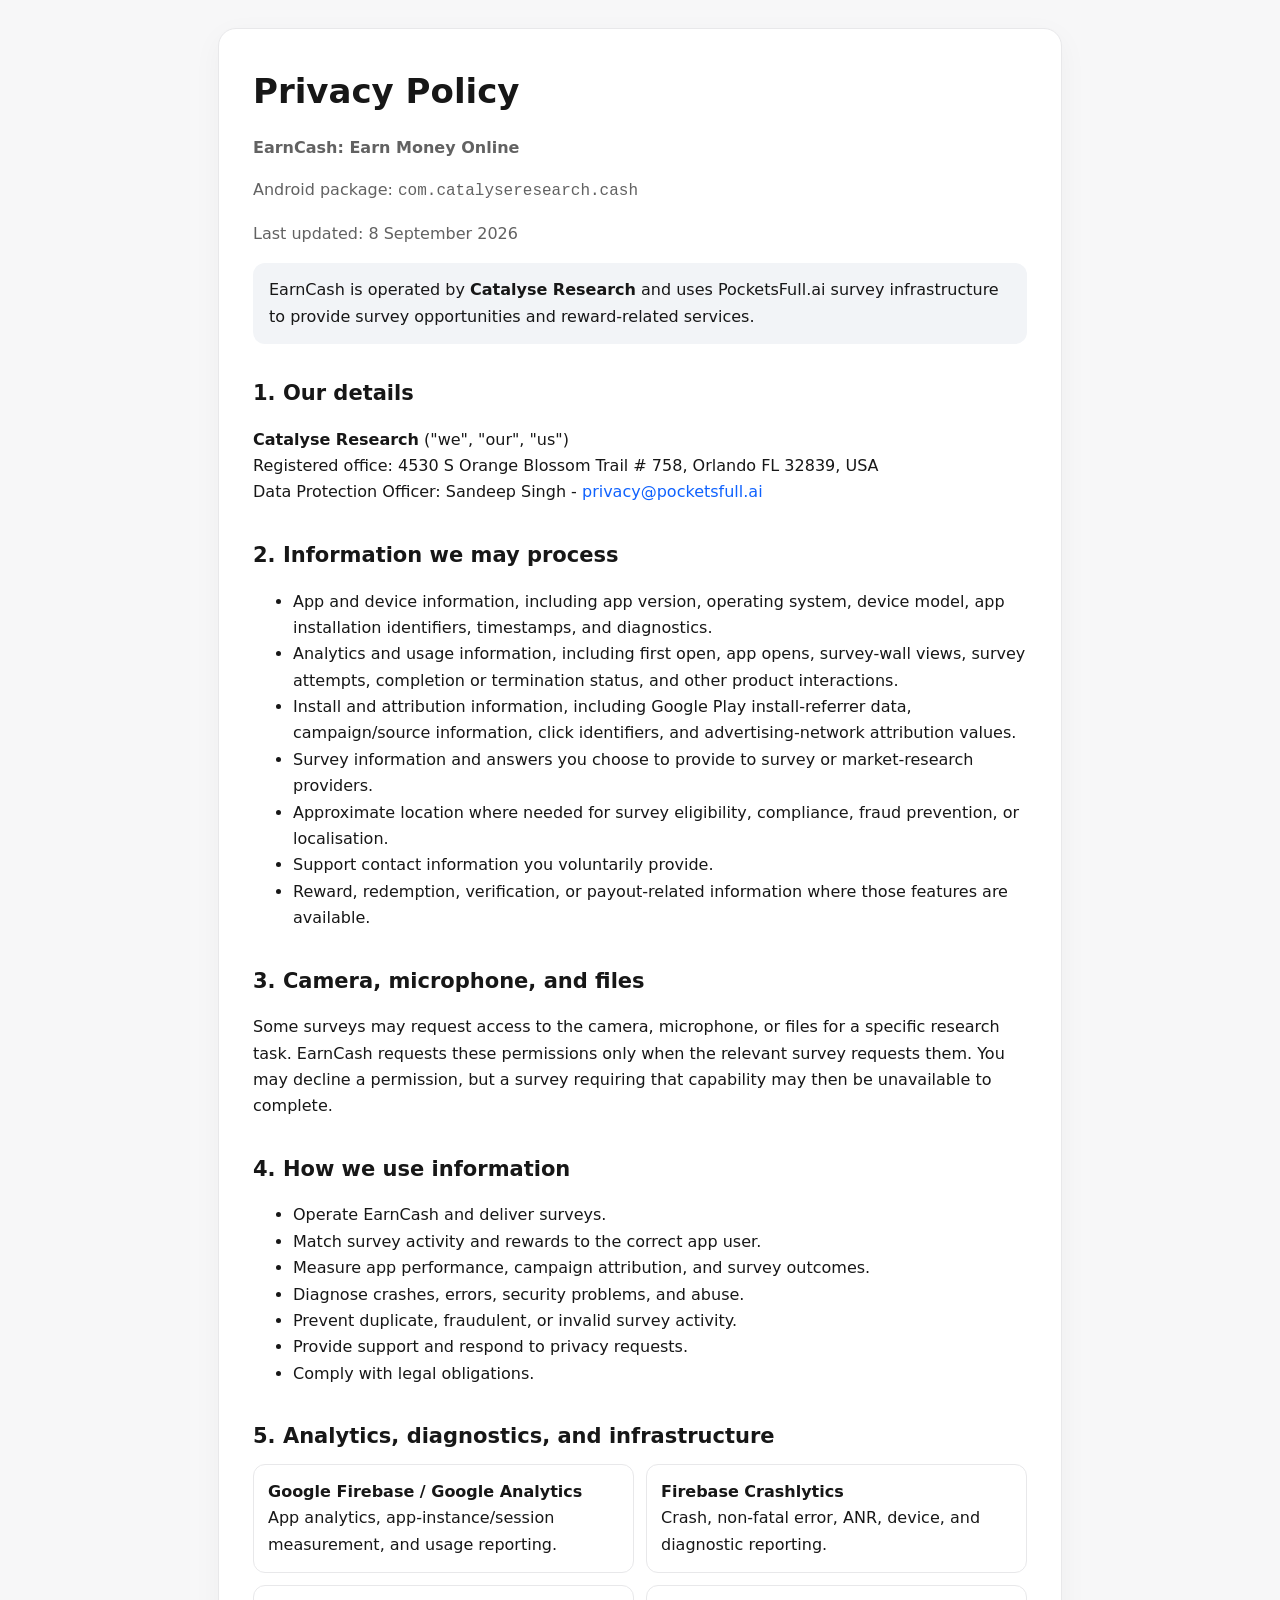
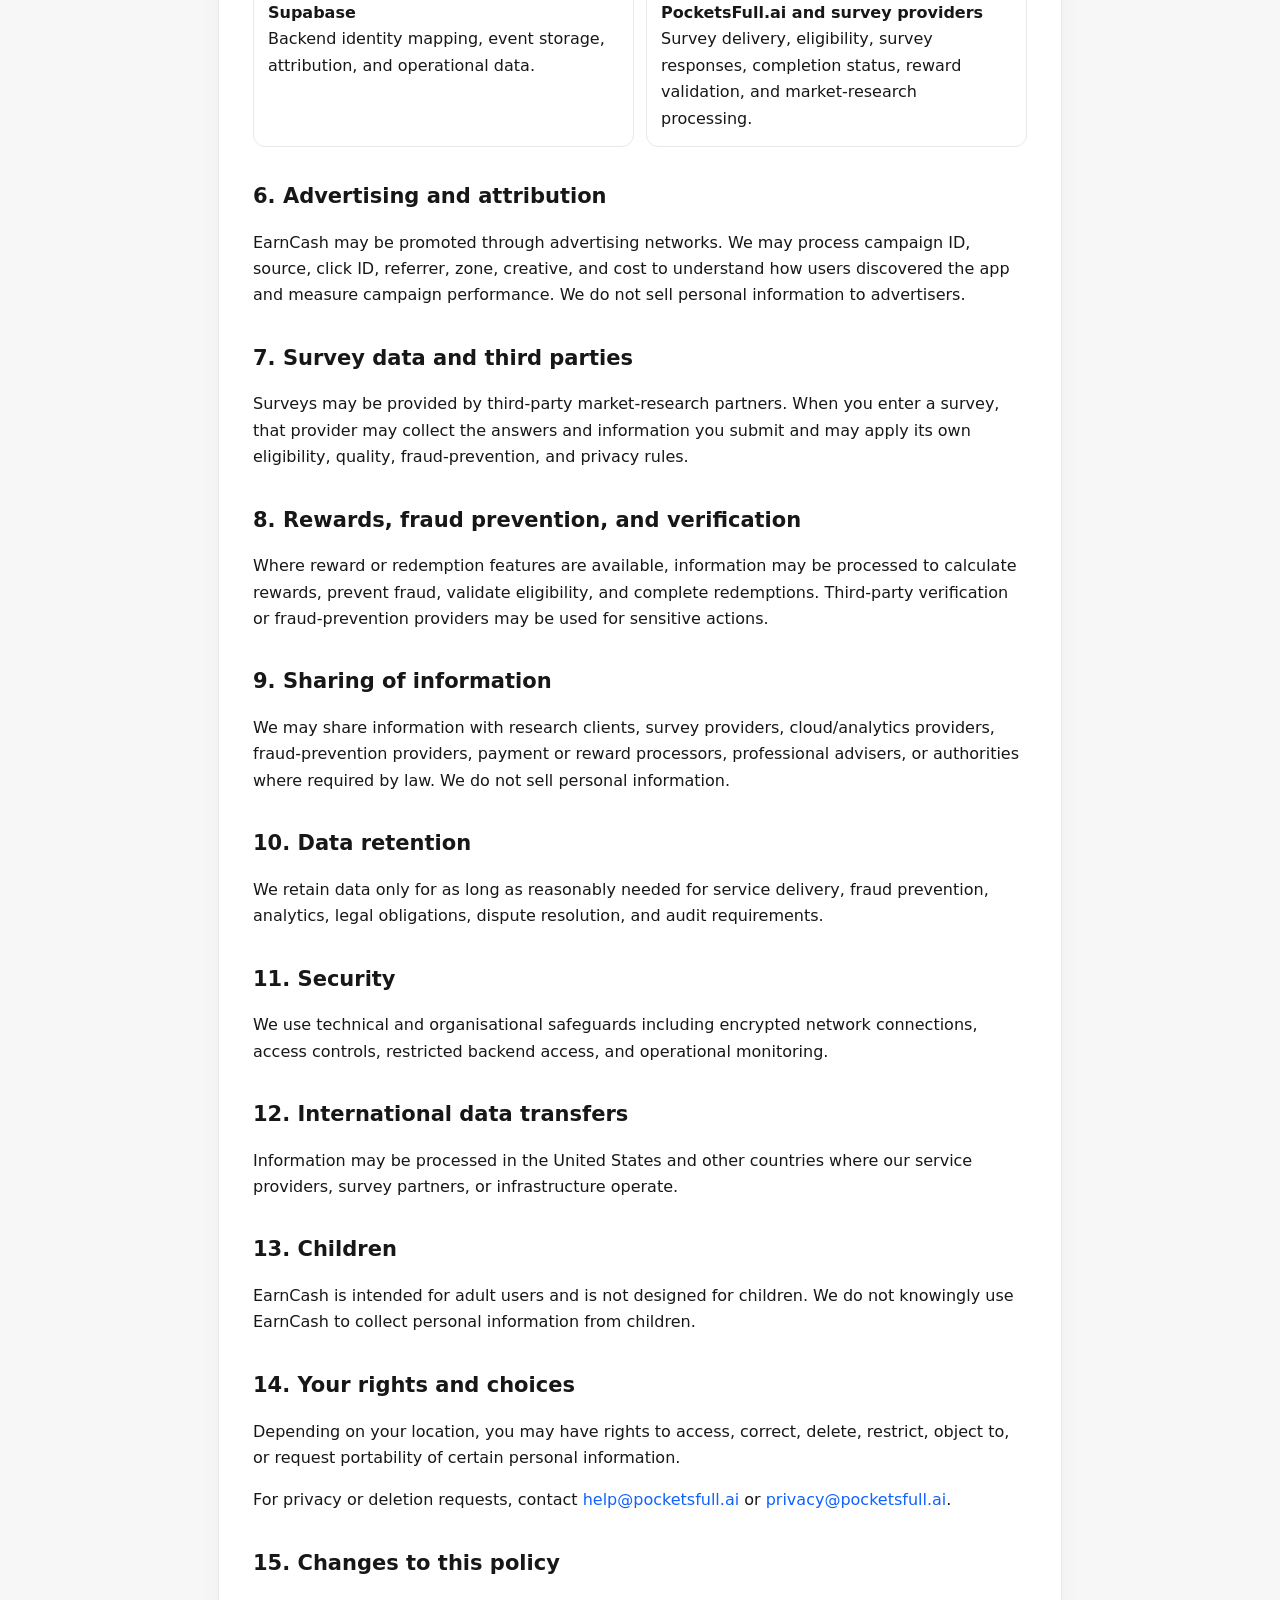
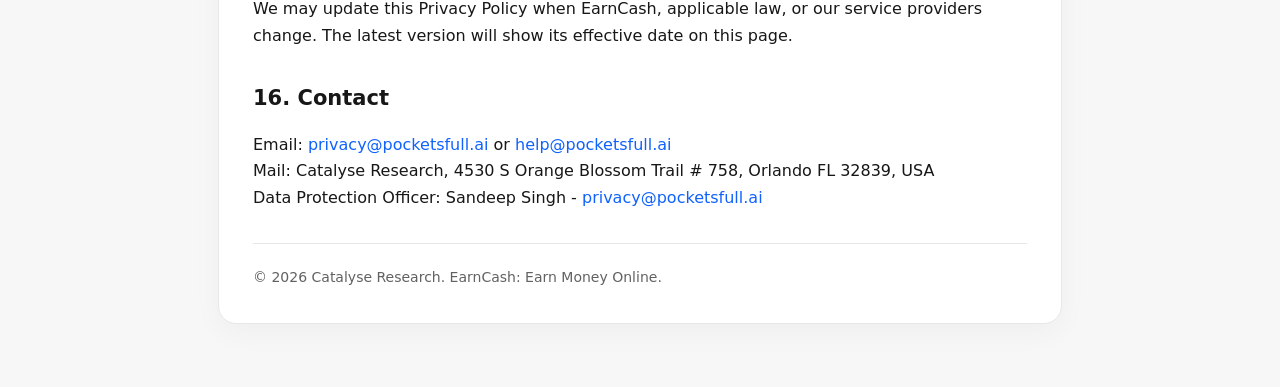
==== earncash-privacy.html @ d415b67d "Add EarnCash privacy policy page" ====
<!doctype html>
<html lang="en">
<head>
  <meta charset="utf-8">
  <meta name="viewport" content="width=device-width, initial-scale=1">
  <title>Privacy Policy - EarnCash: Earn Money Online</title>
  <meta name="description" content="Privacy Policy for EarnCash: Earn Money Online, operated by Catalyse Research.">
  <style>
    :root{--bg:#f7f7f8;--card:#fff;--text:#171717;--muted:#626262;--line:#e8e8ea}
    *{box-sizing:border-box}
    body{margin:0;background:var(--bg);color:var(--text);font-family:system-ui,-apple-system,BlinkMacSystemFont,"Segoe UI",Roboto,Arial,sans-serif;line-height:1.65}
    .wrap{max-width:880px;margin:auto;padding:28px 18px 64px}
    .card{background:var(--card);border:1px solid var(--line);border-radius:18px;padding:34px;box-shadow:0 8px 30px rgba(0,0,0,.04)}
    h1{font-size:34px;margin:0 0 10px}
    h2{font-size:21px;margin:32px 0 10px}
    .sub,.updated,.footer{color:var(--muted)}
    p,li{font-size:16px}
    .note{background:#f2f4f7;border-radius:12px;padding:14px 16px}
    .grid{display:grid;grid-template-columns:1fr 1fr;gap:12px}
    .box{border:1px solid var(--line);border-radius:12px;padding:14px}
    a{color:#0f62fe;text-decoration:none}
    a:hover{text-decoration:underline}
    .footer{margin-top:32px;padding-top:22px;border-top:1px solid var(--line);font-size:14px}
    @media(max-width:640px){.card{padding:24px 20px}.grid{grid-template-columns:1fr}h1{font-size:29px}}
  </style>
</head>
<body>
  <main class="wrap">
    <article class="card">
      <h1>Privacy Policy</h1>
      <p class="sub"><strong>EarnCash: Earn Money Online</strong></p>
      <p class="sub">Android package: <code>com.catalyseresearch.cash</code></p>
      <p class="updated">Last updated: 8 September 2026</p>

      <div class="note">EarnCash is operated by <strong>Catalyse Research</strong> and uses PocketsFull.ai survey infrastructure to provide survey opportunities and reward-related services.</div>

      <h2>1. Our details</h2>
      <p><strong>Catalyse Research</strong> ("we", "our", "us")<br>
      Registered office: 4530 S Orange Blossom Trail # 758, Orlando FL 32839, USA<br>
      Data Protection Officer: Sandeep Singh - <a href="mailto:privacy@pocketsfull.ai">privacy@pocketsfull.ai</a></p>

      <h2>2. Information we may process</h2>
      <ul>
        <li>App and device information, including app version, operating system, device model, app installation identifiers, timestamps, and diagnostics.</li>
        <li>Analytics and usage information, including first open, app opens, survey-wall views, survey attempts, completion or termination status, and other product interactions.</li>
        <li>Install and attribution information, including Google Play install-referrer data, campaign/source information, click identifiers, and advertising-network attribution values.</li>
        <li>Survey information and answers you choose to provide to survey or market-research providers.</li>
        <li>Approximate location where needed for survey eligibility, compliance, fraud prevention, or localisation.</li>
        <li>Support contact information you voluntarily provide.</li>
        <li>Reward, redemption, verification, or payout-related information where those features are available.</li>
      </ul>

      <h2>3. Camera, microphone, and files</h2>
      <p>Some surveys may request access to the camera, microphone, or files for a specific research task. EarnCash requests these permissions only when the relevant survey requests them. You may decline a permission, but a survey requiring that capability may then be unavailable to complete.</p>

      <h2>4. How we use information</h2>
      <ul>
        <li>Operate EarnCash and deliver surveys.</li>
        <li>Match survey activity and rewards to the correct app user.</li>
        <li>Measure app performance, campaign attribution, and survey outcomes.</li>
        <li>Diagnose crashes, errors, security problems, and abuse.</li>
        <li>Prevent duplicate, fraudulent, or invalid survey activity.</li>
        <li>Provide support and respond to privacy requests.</li>
        <li>Comply with legal obligations.</li>
      </ul>

      <h2>5. Analytics, diagnostics, and infrastructure</h2>
      <div class="grid">
        <div class="box"><strong>Google Firebase / Google Analytics</strong><br>App analytics, app-instance/session measurement, and usage reporting.</div>
        <div class="box"><strong>Firebase Crashlytics</strong><br>Crash, non-fatal error, ANR, device, and diagnostic reporting.</div>
        <div class="box"><strong>Supabase</strong><br>Backend identity mapping, event storage, attribution, and operational data.</div>
        <div class="box"><strong>PocketsFull.ai and survey providers</strong><br>Survey delivery, eligibility, survey responses, completion status, reward validation, and market-research processing.</div>
      </div>

      <h2>6. Advertising and attribution</h2>
      <p>EarnCash may be promoted through advertising networks. We may process campaign ID, source, click ID, referrer, zone, creative, and cost to understand how users discovered the app and measure campaign performance. We do not sell personal information to advertisers.</p>

      <h2>7. Survey data and third parties</h2>
      <p>Surveys may be provided by third-party market-research partners. When you enter a survey, that provider may collect the answers and information you submit and may apply its own eligibility, quality, fraud-prevention, and privacy rules.</p>

      <h2>8. Rewards, fraud prevention, and verification</h2>
      <p>Where reward or redemption features are available, information may be processed to calculate rewards, prevent fraud, validate eligibility, and complete redemptions. Third-party verification or fraud-prevention providers may be used for sensitive actions.</p>

      <h2>9. Sharing of information</h2>
      <p>We may share information with research clients, survey providers, cloud/analytics providers, fraud-prevention providers, payment or reward processors, professional advisers, or authorities where required by law. We do not sell personal information.</p>

      <h2>10. Data retention</h2>
      <p>We retain data only for as long as reasonably needed for service delivery, fraud prevention, analytics, legal obligations, dispute resolution, and audit requirements.</p>

      <h2>11. Security</h2>
      <p>We use technical and organisational safeguards including encrypted network connections, access controls, restricted backend access, and operational monitoring.</p>

      <h2>12. International data transfers</h2>
      <p>Information may be processed in the United States and other countries where our service providers, survey partners, or infrastructure operate.</p>

      <h2>13. Children</h2>
      <p>EarnCash is intended for adult users and is not designed for children. We do not knowingly use EarnCash to collect personal information from children.</p>

      <h2>14. Your rights and choices</h2>
      <p>Depending on your location, you may have rights to access, correct, delete, restrict, object to, or request portability of certain personal information.</p>
      <p>For privacy or deletion requests, contact <a href="mailto:help@pocketsfull.ai">help@pocketsfull.ai</a> or <a href="mailto:privacy@pocketsfull.ai">privacy@pocketsfull.ai</a>.</p>

      <h2>15. Changes to this policy</h2>
      <p>We may update this Privacy Policy when EarnCash, applicable law, or our service providers change. The latest version will show its effective date on this page.</p>

      <h2>16. Contact</h2>
      <p>Email: <a href="mailto:privacy@pocketsfull.ai">privacy@pocketsfull.ai</a> or <a href="mailto:help@pocketsfull.ai">help@pocketsfull.ai</a><br>
      Mail: Catalyse Research, 4530 S Orange Blossom Trail # 758, Orlando FL 32839, USA<br>
      Data Protection Officer: Sandeep Singh - <a href="mailto:privacy@pocketsfull.ai">privacy@pocketsfull.ai</a></p>

      <div class="footer">&copy; 2026 Catalyse Research. EarnCash: Earn Money Online.</div>
    </article>
  </main>
</body>
</html>
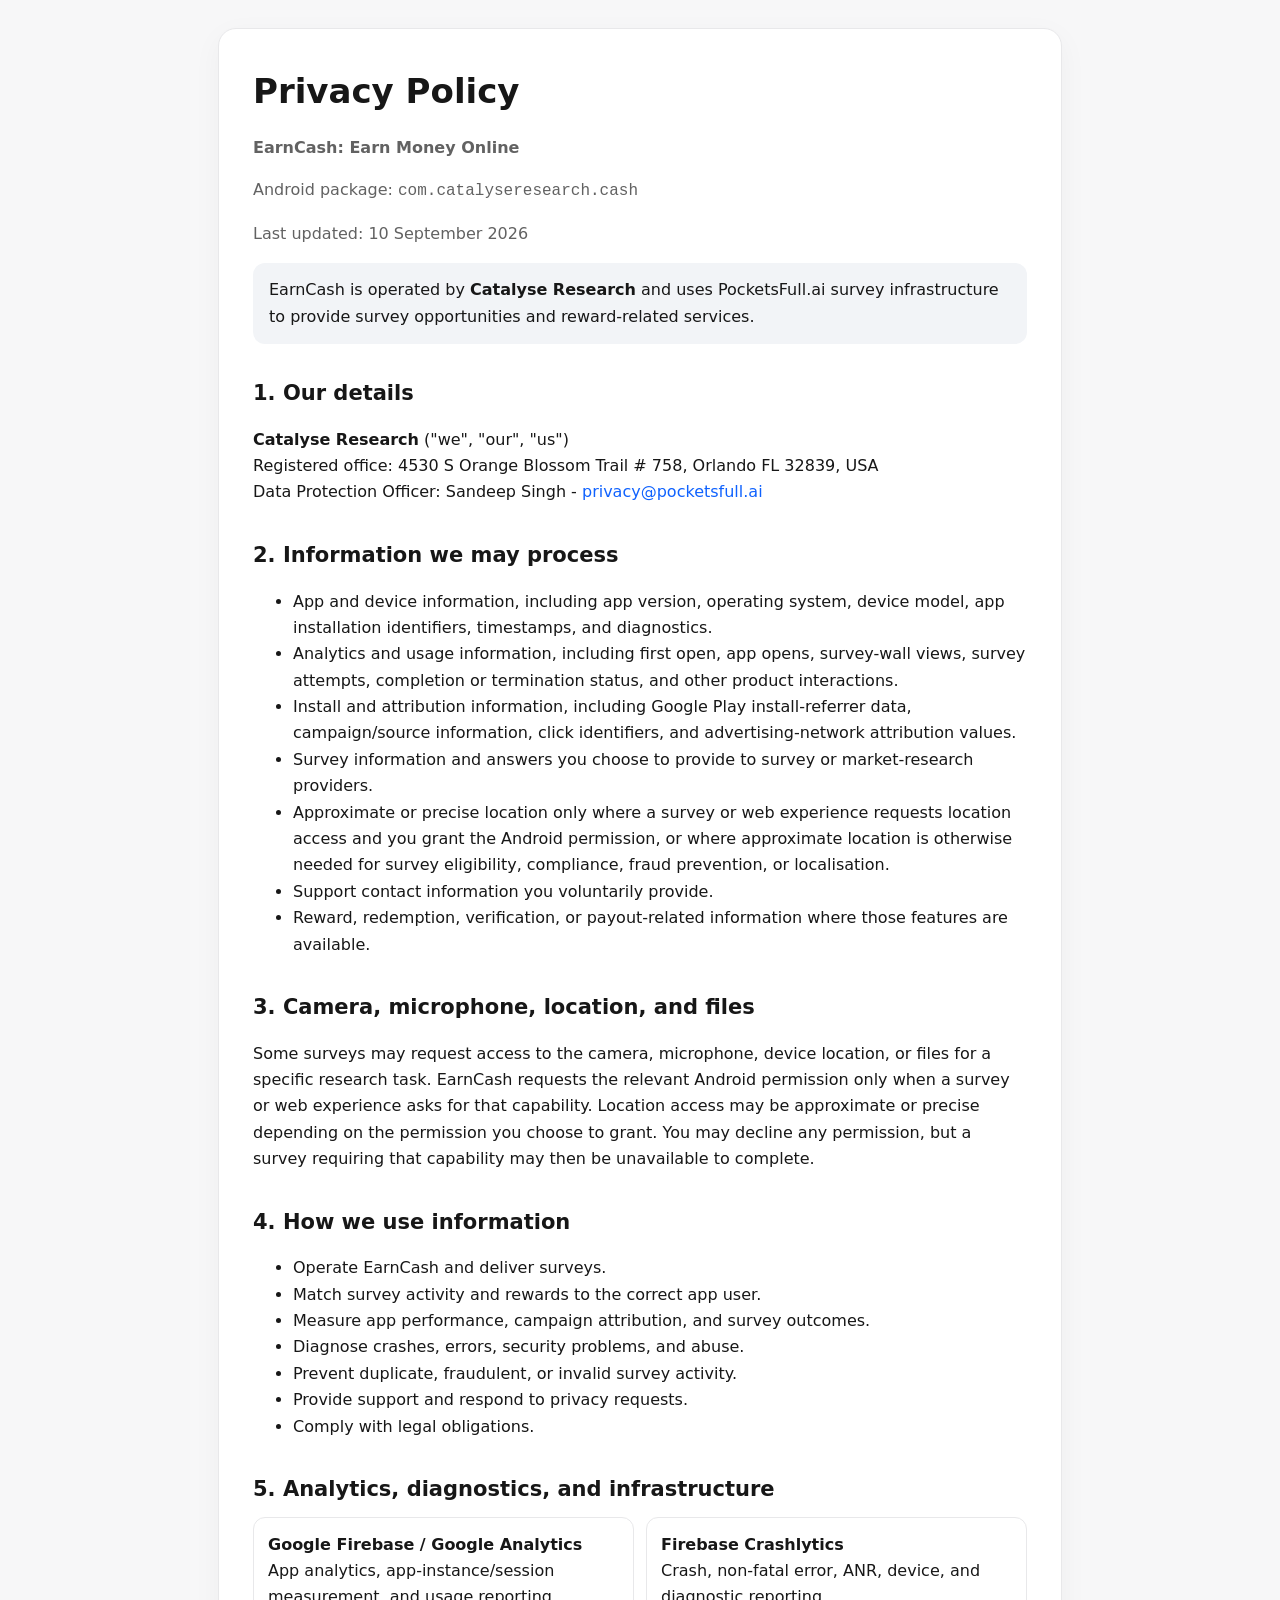
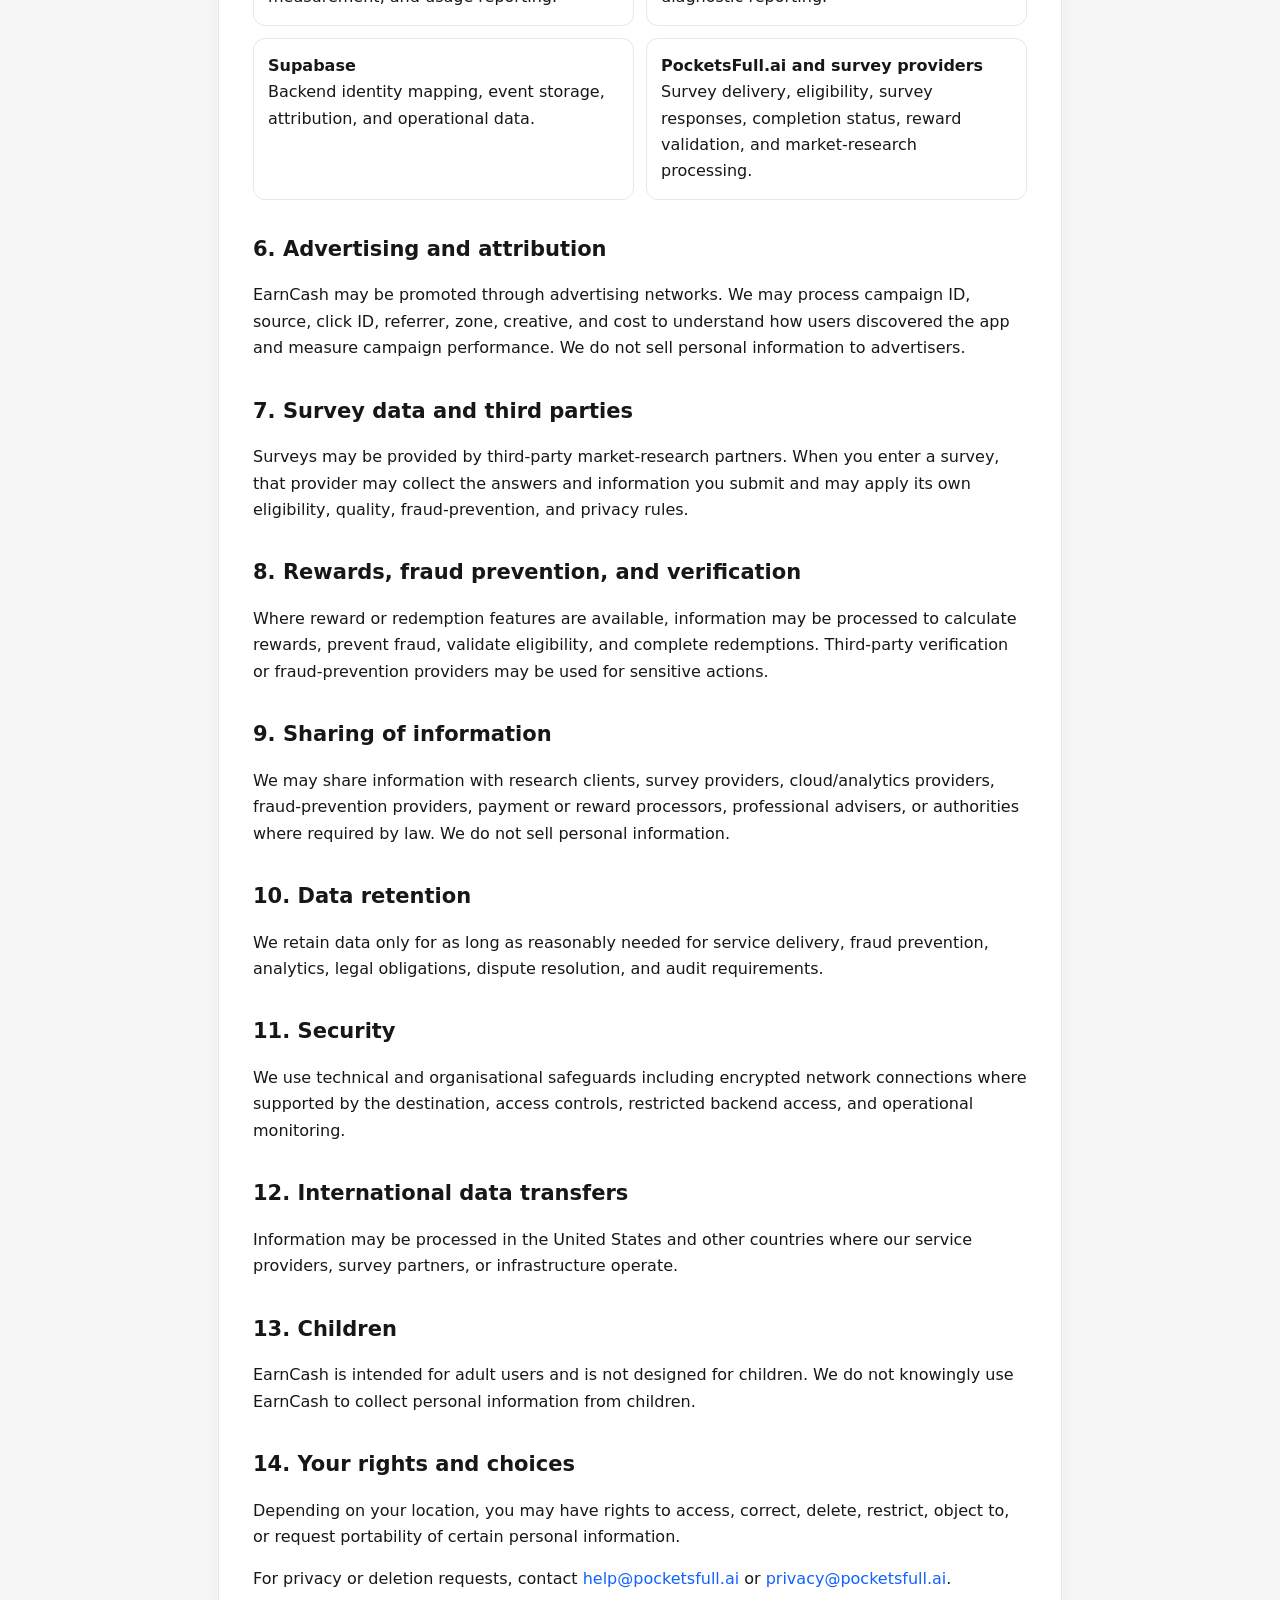
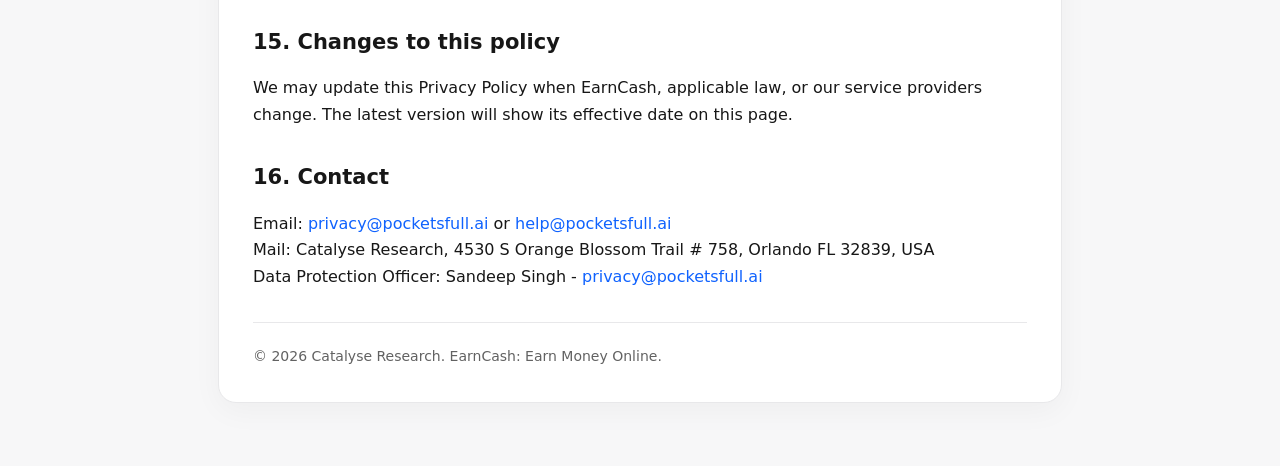
==== commit 6f314087: "Update EarnCash privacy policy for optional survey geolocation" ====
--- a/earncash-privacy.html
+++ b/earncash-privacy.html
@@ -6,110 +6,49 @@
   <title>Privacy Policy - EarnCash: Earn Money Online</title>
   <meta name="description" content="Privacy Policy for EarnCash: Earn Money Online, operated by Catalyse Research.">
   <style>
-    :root{--bg:#f7f7f8;--card:#fff;--text:#171717;--muted:#626262;--line:#e8e8ea}
-    *{box-sizing:border-box}
-    body{margin:0;background:var(--bg);color:var(--text);font-family:system-ui,-apple-system,BlinkMacSystemFont,"Segoe UI",Roboto,Arial,sans-serif;line-height:1.65}
-    .wrap{max-width:880px;margin:auto;padding:28px 18px 64px}
-    .card{background:var(--card);border:1px solid var(--line);border-radius:18px;padding:34px;box-shadow:0 8px 30px rgba(0,0,0,.04)}
-    h1{font-size:34px;margin:0 0 10px}
-    h2{font-size:21px;margin:32px 0 10px}
-    .sub,.updated,.footer{color:var(--muted)}
-    p,li{font-size:16px}
-    .note{background:#f2f4f7;border-radius:12px;padding:14px 16px}
-    .grid{display:grid;grid-template-columns:1fr 1fr;gap:12px}
-    .box{border:1px solid var(--line);border-radius:12px;padding:14px}
-    a{color:#0f62fe;text-decoration:none}
-    a:hover{text-decoration:underline}
-    .footer{margin-top:32px;padding-top:22px;border-top:1px solid var(--line);font-size:14px}
-    @media(max-width:640px){.card{padding:24px 20px}.grid{grid-template-columns:1fr}h1{font-size:29px}}
+    :root{--bg:#f7f7f8;--card:#fff;--text:#171717;--muted:#626262;--line:#e8e8ea}*{box-sizing:border-box}body{margin:0;background:var(--bg);color:var(--text);font-family:system-ui,-apple-system,BlinkMacSystemFont,"Segoe UI",Roboto,Arial,sans-serif;line-height:1.65}.wrap{max-width:880px;margin:auto;padding:28px 18px 64px}.card{background:var(--card);border:1px solid var(--line);border-radius:18px;padding:34px;box-shadow:0 8px 30px rgba(0,0,0,.04)}h1{font-size:34px;margin:0 0 10px}h2{font-size:21px;margin:32px 0 10px}.sub,.updated,.footer{color:var(--muted)}p,li{font-size:16px}.note{background:#f2f4f7;border-radius:12px;padding:14px 16px}.grid{display:grid;grid-template-columns:1fr 1fr;gap:12px}.box{border:1px solid var(--line);border-radius:12px;padding:14px}a{color:#0f62fe;text-decoration:none}a:hover{text-decoration:underline}.footer{margin-top:32px;padding-top:22px;border-top:1px solid var(--line);font-size:14px}@media(max-width:640px){.card{padding:24px 20px}.grid{grid-template-columns:1fr}h1{font-size:29px}}
   </style>
 </head>
-<body>
-  <main class="wrap">
-    <article class="card">
-      <h1>Privacy Policy</h1>
-      <p class="sub"><strong>EarnCash: Earn Money Online</strong></p>
-      <p class="sub">Android package: <code>com.catalyseresearch.cash</code></p>
-      <p class="updated">Last updated: 8 September 2026</p>
+<body><main class="wrap"><article class="card">
+  <h1>Privacy Policy</h1>
+  <p class="sub"><strong>EarnCash: Earn Money Online</strong></p>
+  <p class="sub">Android package: <code>com.catalyseresearch.cash</code></p>
+  <p class="updated">Last updated: 10 September 2026</p>
+  <div class="note">EarnCash is operated by <strong>Catalyse Research</strong> and uses PocketsFull.ai survey infrastructure to provide survey opportunities and reward-related services.</div>
 
-      <div class="note">EarnCash is operated by <strong>Catalyse Research</strong> and uses PocketsFull.ai survey infrastructure to provide survey opportunities and reward-related services.</div>
+  <h2>1. Our details</h2>
+  <p><strong>Catalyse Research</strong> ("we", "our", "us")<br>Registered office: 4530 S Orange Blossom Trail # 758, Orlando FL 32839, USA<br>Data Protection Officer: Sandeep Singh - <a href="mailto:privacy@pocketsfull.ai">privacy@pocketsfull.ai</a></p>
 
-      <h2>1. Our details</h2>
-      <p><strong>Catalyse Research</strong> ("we", "our", "us")<br>
-      Registered office: 4530 S Orange Blossom Trail # 758, Orlando FL 32839, USA<br>
-      Data Protection Officer: Sandeep Singh - <a href="mailto:privacy@pocketsfull.ai">privacy@pocketsfull.ai</a></p>
+  <h2>2. Information we may process</h2>
+  <ul>
+    <li>App and device information, including app version, operating system, device model, app installation identifiers, timestamps, and diagnostics.</li>
+    <li>Analytics and usage information, including first open, app opens, survey-wall views, survey attempts, completion or termination status, and other product interactions.</li>
+    <li>Install and attribution information, including Google Play install-referrer data, campaign/source information, click identifiers, and advertising-network attribution values.</li>
+    <li>Survey information and answers you choose to provide to survey or market-research providers.</li>
+    <li>Approximate or precise location only where a survey or web experience requests location access and you grant the Android permission, or where approximate location is otherwise needed for survey eligibility, compliance, fraud prevention, or localisation.</li>
+    <li>Support contact information you voluntarily provide.</li>
+    <li>Reward, redemption, verification, or payout-related information where those features are available.</li>
+  </ul>
 
-      <h2>2. Information we may process</h2>
-      <ul>
-        <li>App and device information, including app version, operating system, device model, app installation identifiers, timestamps, and diagnostics.</li>
-        <li>Analytics and usage information, including first open, app opens, survey-wall views, survey attempts, completion or termination status, and other product interactions.</li>
-        <li>Install and attribution information, including Google Play install-referrer data, campaign/source information, click identifiers, and advertising-network attribution values.</li>
-        <li>Survey information and answers you choose to provide to survey or market-research providers.</li>
-        <li>Approximate location where needed for survey eligibility, compliance, fraud prevention, or localisation.</li>
-        <li>Support contact information you voluntarily provide.</li>
-        <li>Reward, redemption, verification, or payout-related information where those features are available.</li>
-      </ul>
+  <h2>3. Camera, microphone, location, and files</h2>
+  <p>Some surveys may request access to the camera, microphone, device location, or files for a specific research task. EarnCash requests the relevant Android permission only when a survey or web experience asks for that capability. Location access may be approximate or precise depending on the permission you choose to grant. You may decline any permission, but a survey requiring that capability may then be unavailable to complete.</p>
 
-      <h2>3. Camera, microphone, and files</h2>
-      <p>Some surveys may request access to the camera, microphone, or files for a specific research task. EarnCash requests these permissions only when the relevant survey requests them. You may decline a permission, but a survey requiring that capability may then be unavailable to complete.</p>
+  <h2>4. How we use information</h2>
+  <ul><li>Operate EarnCash and deliver surveys.</li><li>Match survey activity and rewards to the correct app user.</li><li>Measure app performance, campaign attribution, and survey outcomes.</li><li>Diagnose crashes, errors, security problems, and abuse.</li><li>Prevent duplicate, fraudulent, or invalid survey activity.</li><li>Provide support and respond to privacy requests.</li><li>Comply with legal obligations.</li></ul>
 
-      <h2>4. How we use information</h2>
-      <ul>
-        <li>Operate EarnCash and deliver surveys.</li>
-        <li>Match survey activity and rewards to the correct app user.</li>
-        <li>Measure app performance, campaign attribution, and survey outcomes.</li>
-        <li>Diagnose crashes, errors, security problems, and abuse.</li>
-        <li>Prevent duplicate, fraudulent, or invalid survey activity.</li>
-        <li>Provide support and respond to privacy requests.</li>
-        <li>Comply with legal obligations.</li>
-      </ul>
+  <h2>5. Analytics, diagnostics, and infrastructure</h2>
+  <div class="grid"><div class="box"><strong>Google Firebase / Google Analytics</strong><br>App analytics, app-instance/session measurement, and usage reporting.</div><div class="box"><strong>Firebase Crashlytics</strong><br>Crash, non-fatal error, ANR, device, and diagnostic reporting.</div><div class="box"><strong>Supabase</strong><br>Backend identity mapping, event storage, attribution, and operational data.</div><div class="box"><strong>PocketsFull.ai and survey providers</strong><br>Survey delivery, eligibility, survey responses, completion status, reward validation, and market-research processing.</div></div>
 
-      <h2>5. Analytics, diagnostics, and infrastructure</h2>
-      <div class="grid">
-        <div class="box"><strong>Google Firebase / Google Analytics</strong><br>App analytics, app-instance/session measurement, and usage reporting.</div>
-        <div class="box"><strong>Firebase Crashlytics</strong><br>Crash, non-fatal error, ANR, device, and diagnostic reporting.</div>
-        <div class="box"><strong>Supabase</strong><br>Backend identity mapping, event storage, attribution, and operational data.</div>
-        <div class="box"><strong>PocketsFull.ai and survey providers</strong><br>Survey delivery, eligibility, survey responses, completion status, reward validation, and market-research processing.</div>
-      </div>
-
-      <h2>6. Advertising and attribution</h2>
-      <p>EarnCash may be promoted through advertising networks. We may process campaign ID, source, click ID, referrer, zone, creative, and cost to understand how users discovered the app and measure campaign performance. We do not sell personal information to advertisers.</p>
-
-      <h2>7. Survey data and third parties</h2>
-      <p>Surveys may be provided by third-party market-research partners. When you enter a survey, that provider may collect the answers and information you submit and may apply its own eligibility, quality, fraud-prevention, and privacy rules.</p>
-
-      <h2>8. Rewards, fraud prevention, and verification</h2>
-      <p>Where reward or redemption features are available, information may be processed to calculate rewards, prevent fraud, validate eligibility, and complete redemptions. Third-party verification or fraud-prevention providers may be used for sensitive actions.</p>
-
-      <h2>9. Sharing of information</h2>
-      <p>We may share information with research clients, survey providers, cloud/analytics providers, fraud-prevention providers, payment or reward processors, professional advisers, or authorities where required by law. We do not sell personal information.</p>
-
-      <h2>10. Data retention</h2>
-      <p>We retain data only for as long as reasonably needed for service delivery, fraud prevention, analytics, legal obligations, dispute resolution, and audit requirements.</p>
-
-      <h2>11. Security</h2>
-      <p>We use technical and organisational safeguards including encrypted network connections, access controls, restricted backend access, and operational monitoring.</p>
-
-      <h2>12. International data transfers</h2>
-      <p>Information may be processed in the United States and other countries where our service providers, survey partners, or infrastructure operate.</p>
-
-      <h2>13. Children</h2>
-      <p>EarnCash is intended for adult users and is not designed for children. We do not knowingly use EarnCash to collect personal information from children.</p>
-
-      <h2>14. Your rights and choices</h2>
-      <p>Depending on your location, you may have rights to access, correct, delete, restrict, object to, or request portability of certain personal information.</p>
-      <p>For privacy or deletion requests, contact <a href="mailto:help@pocketsfull.ai">help@pocketsfull.ai</a> or <a href="mailto:privacy@pocketsfull.ai">privacy@pocketsfull.ai</a>.</p>
-
-      <h2>15. Changes to this policy</h2>
-      <p>We may update this Privacy Policy when EarnCash, applicable law, or our service providers change. The latest version will show its effective date on this page.</p>
-
-      <h2>16. Contact</h2>
-      <p>Email: <a href="mailto:privacy@pocketsfull.ai">privacy@pocketsfull.ai</a> or <a href="mailto:help@pocketsfull.ai">help@pocketsfull.ai</a><br>
-      Mail: Catalyse Research, 4530 S Orange Blossom Trail # 758, Orlando FL 32839, USA<br>
-      Data Protection Officer: Sandeep Singh - <a href="mailto:privacy@pocketsfull.ai">privacy@pocketsfull.ai</a></p>
-
-      <div class="footer">&copy; 2026 Catalyse Research. EarnCash: Earn Money Online.</div>
-    </article>
-  </main>
-</body>
-</html>
+  <h2>6. Advertising and attribution</h2><p>EarnCash may be promoted through advertising networks. We may process campaign ID, source, click ID, referrer, zone, creative, and cost to understand how users discovered the app and measure campaign performance. We do not sell personal information to advertisers.</p>
+  <h2>7. Survey data and third parties</h2><p>Surveys may be provided by third-party market-research partners. When you enter a survey, that provider may collect the answers and information you submit and may apply its own eligibility, quality, fraud-prevention, and privacy rules.</p>
+  <h2>8. Rewards, fraud prevention, and verification</h2><p>Where reward or redemption features are available, information may be processed to calculate rewards, prevent fraud, validate eligibility, and complete redemptions. Third-party verification or fraud-prevention providers may be used for sensitive actions.</p>
+  <h2>9. Sharing of information</h2><p>We may share information with research clients, survey providers, cloud/analytics providers, fraud-prevention providers, payment or reward processors, professional advisers, or authorities where required by law. We do not sell personal information.</p>
+  <h2>10. Data retention</h2><p>We retain data only for as long as reasonably needed for service delivery, fraud prevention, analytics, legal obligations, dispute resolution, and audit requirements.</p>
+  <h2>11. Security</h2><p>We use technical and organisational safeguards including encrypted network connections where supported by the destination, access controls, restricted backend access, and operational monitoring.</p>
+  <h2>12. International data transfers</h2><p>Information may be processed in the United States and other countries where our service providers, survey partners, or infrastructure operate.</p>
+  <h2>13. Children</h2><p>EarnCash is intended for adult users and is not designed for children. We do not knowingly use EarnCash to collect personal information from children.</p>
+  <h2>14. Your rights and choices</h2><p>Depending on your location, you may have rights to access, correct, delete, restrict, object to, or request portability of certain personal information.</p><p>For privacy or deletion requests, contact <a href="mailto:help@pocketsfull.ai">help@pocketsfull.ai</a> or <a href="mailto:privacy@pocketsfull.ai">privacy@pocketsfull.ai</a>.</p>
+  <h2>15. Changes to this policy</h2><p>We may update this Privacy Policy when EarnCash, applicable law, or our service providers change. The latest version will show its effective date on this page.</p>
+  <h2>16. Contact</h2><p>Email: <a href="mailto:privacy@pocketsfull.ai">privacy@pocketsfull.ai</a> or <a href="mailto:help@pocketsfull.ai">help@pocketsfull.ai</a><br>Mail: Catalyse Research, 4530 S Orange Blossom Trail # 758, Orlando FL 32839, USA<br>Data Protection Officer: Sandeep Singh - <a href="mailto:privacy@pocketsfull.ai">privacy@pocketsfull.ai</a></p>
+  <div class="footer">&copy; 2026 Catalyse Research. EarnCash: Earn Money Online.</div>
+</article></main></body></html>
